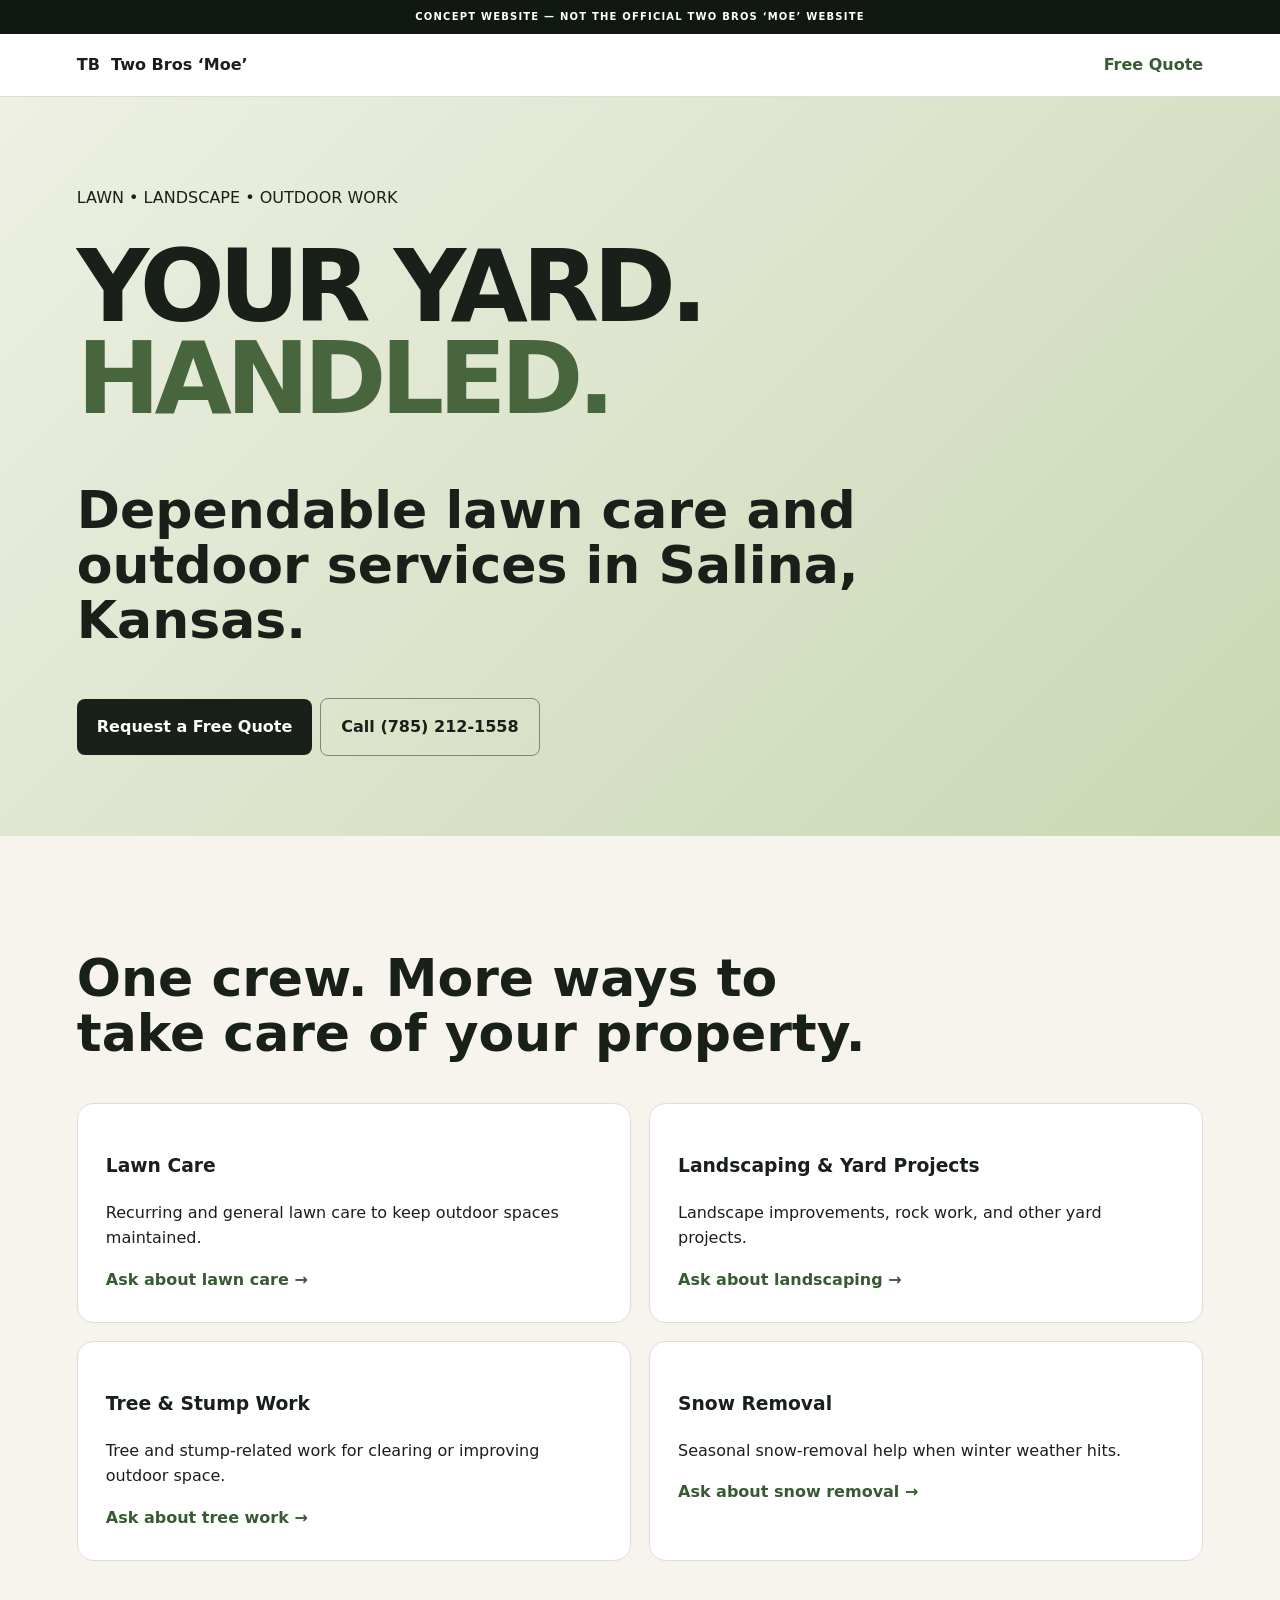
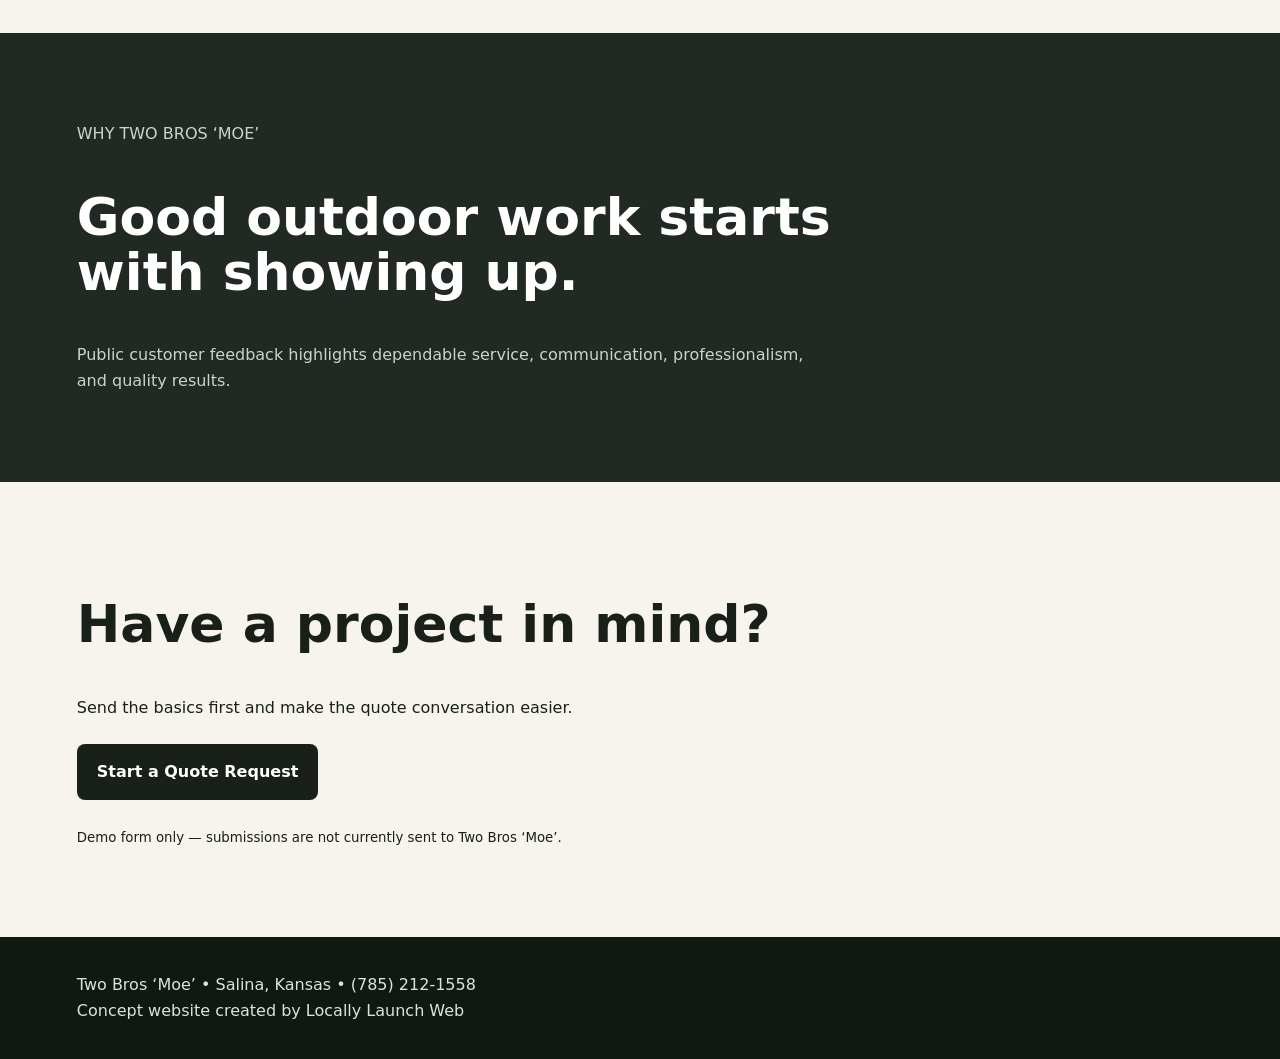
==== index.html @ e9e5be68 "Add files via upload" ====
<!doctype html><html><head><meta charset="utf-8"><meta name="viewport" content="width=device-width,initial-scale=1"><title>Two Bros ‘Moe’ | Salina, Kansas</title><link rel="stylesheet" href="styles.css"></head><body><div class="demo">CONCEPT WEBSITE — NOT THE OFFICIAL TWO BROS ‘MOE’ WEBSITE</div><header><b>TB&nbsp; Two Bros ‘Moe’</b><a href="quote.html">Free Quote</a></header><main><section class="hero"><p>LAWN • LANDSCAPE • OUTDOOR WORK</p><h1>YOUR YARD.<br><span>HANDLED.</span></h1><h2>Dependable lawn care and outdoor services in Salina, Kansas.</h2><div><a class="button" href="quote.html">Request a Free Quote</a><a class="button alt" href="tel:+17852121558">Call (785) 212-1558</a></div></section><section><h2>One crew. More ways to take care of your property.</h2><div class="grid"><article><h3>Lawn Care</h3><p>Recurring and general lawn care to keep outdoor spaces maintained.</p><a href="quote.html?service=Lawn%20Care">Ask about lawn care →</a></article><article><h3>Landscaping & Yard Projects</h3><p>Landscape improvements, rock work, and other yard projects.</p><a href="quote.html?service=Landscaping">Ask about landscaping →</a></article><article><h3>Tree & Stump Work</h3><p>Tree and stump-related work for clearing or improving outdoor space.</p><a href="quote.html?service=Tree%20%26%20Stump%20Work">Ask about tree work →</a></article><article><h3>Snow Removal</h3><p>Seasonal snow-removal help when winter weather hits.</p><a href="quote.html?service=Snow%20Removal">Ask about snow removal →</a></article></div></section><section class="dark"><p>WHY TWO BROS ‘MOE’</p><h2>Good outdoor work starts with showing up.</h2><p>Public customer feedback highlights dependable service, communication, professionalism, and quality results.</p></section><section><h2>Have a project in mind?</h2><p>Send the basics first and make the quote conversation easier.</p><a class="button" href="quote.html">Start a Quote Request</a><p><small>Demo form only — submissions are not currently sent to Two Bros ‘Moe’.</small></p></section></main><footer>Two Bros ‘Moe’ • Salina, Kansas • (785) 212-1558<br>Concept website created by Locally Launch Web</footer></body></html>
---- styles.css ----
*{box-sizing:border-box}body{margin:0;background:#f6f4ed;color:#182019;font:16px/1.6 system-ui,-apple-system,sans-serif}a{color:#385b34;text-decoration:none;font-weight:800}.demo{padding:9px;background:#111812;color:white;text-align:center;font-size:10px;font-weight:900;letter-spacing:.12em}header{padding:18px max(6vw,20px);display:flex;justify-content:space-between;align-items:center;background:#fff;border-bottom:1px solid #ddd}main section{padding:72px max(6vw,20px)}.hero{min-height:620px;display:flex;flex-direction:column;justify-content:center;background:linear-gradient(135deg,#edf0e3,#cad7b3)}h1{font-size:clamp(55px,10vw,100px);line-height:.92;letter-spacing:-.06em;margin:15px 0}h1 span{color:#48663e}h2{font-size:clamp(32px,5vw,52px);line-height:1.05;max-width:800px}.button{display:inline-block;padding:15px 20px;margin:8px 8px 8px 0;background:#182019;color:#fff;border:0;border-radius:8px;font-weight:900}.alt{background:transparent;color:#182019;border:1px solid #7c8878}.grid{display:grid;grid-template-columns:repeat(2,1fr);gap:18px}.grid article{padding:28px;background:#fff;border:1px solid #ddd;border-radius:16px;min-height:220px}.dark{background:#202922;color:#fff}.dark p{max-width:750px;color:#cbd4cc}footer{padding:35px max(6vw,20px);background:#111812;color:#dce3dd}form{max-width:850px;display:grid;grid-template-columns:1fr 1fr;gap:16px;background:#fff;padding:25px;border-radius:16px}label{font-weight:800}input,select,textarea{width:100%;margin-top:7px;padding:13px;border:1px solid #ccd1c8;border-radius:8px;font:inherit}.wide{grid-column:1/-1}#message{color:#48663e;font-weight:800}@media(max-width:650px){.grid,form{grid-template-columns:1fr}.wide{grid-column:1}.hero{min-height:560px}header{font-size:14px}}
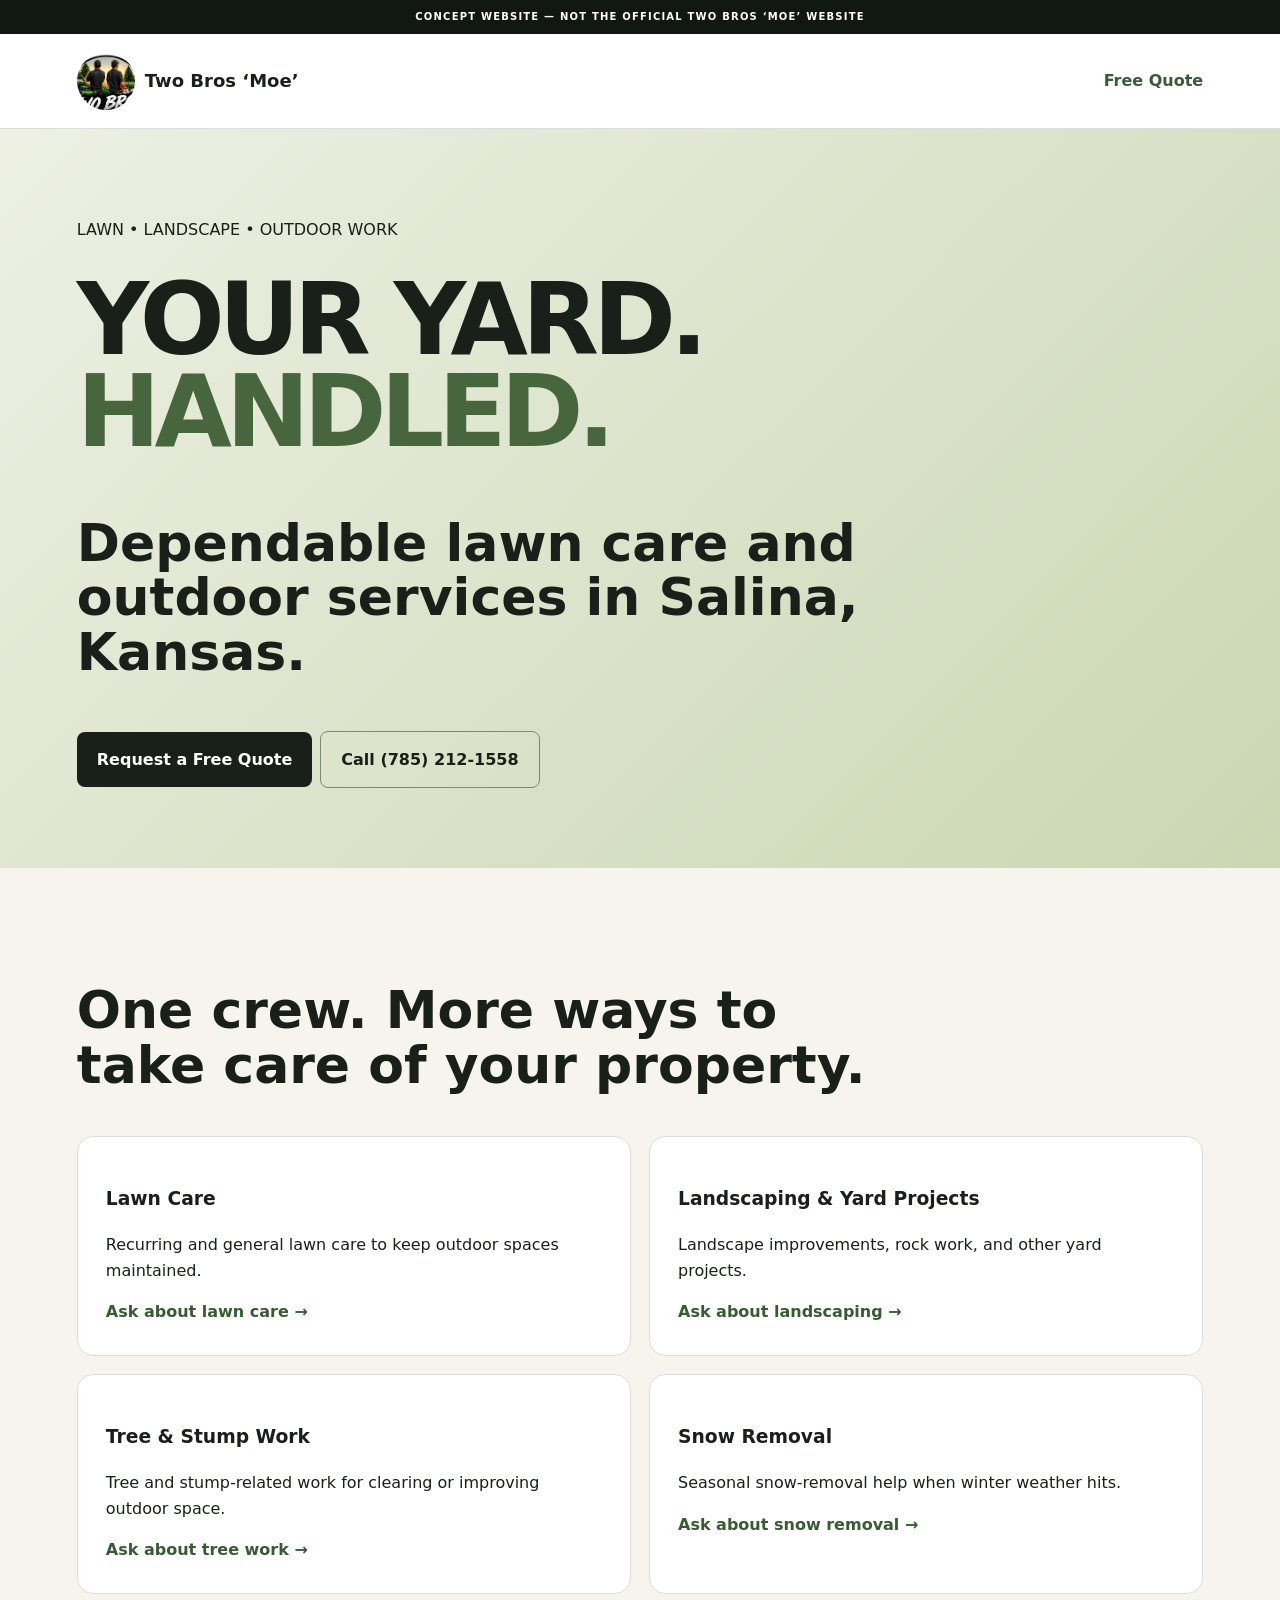
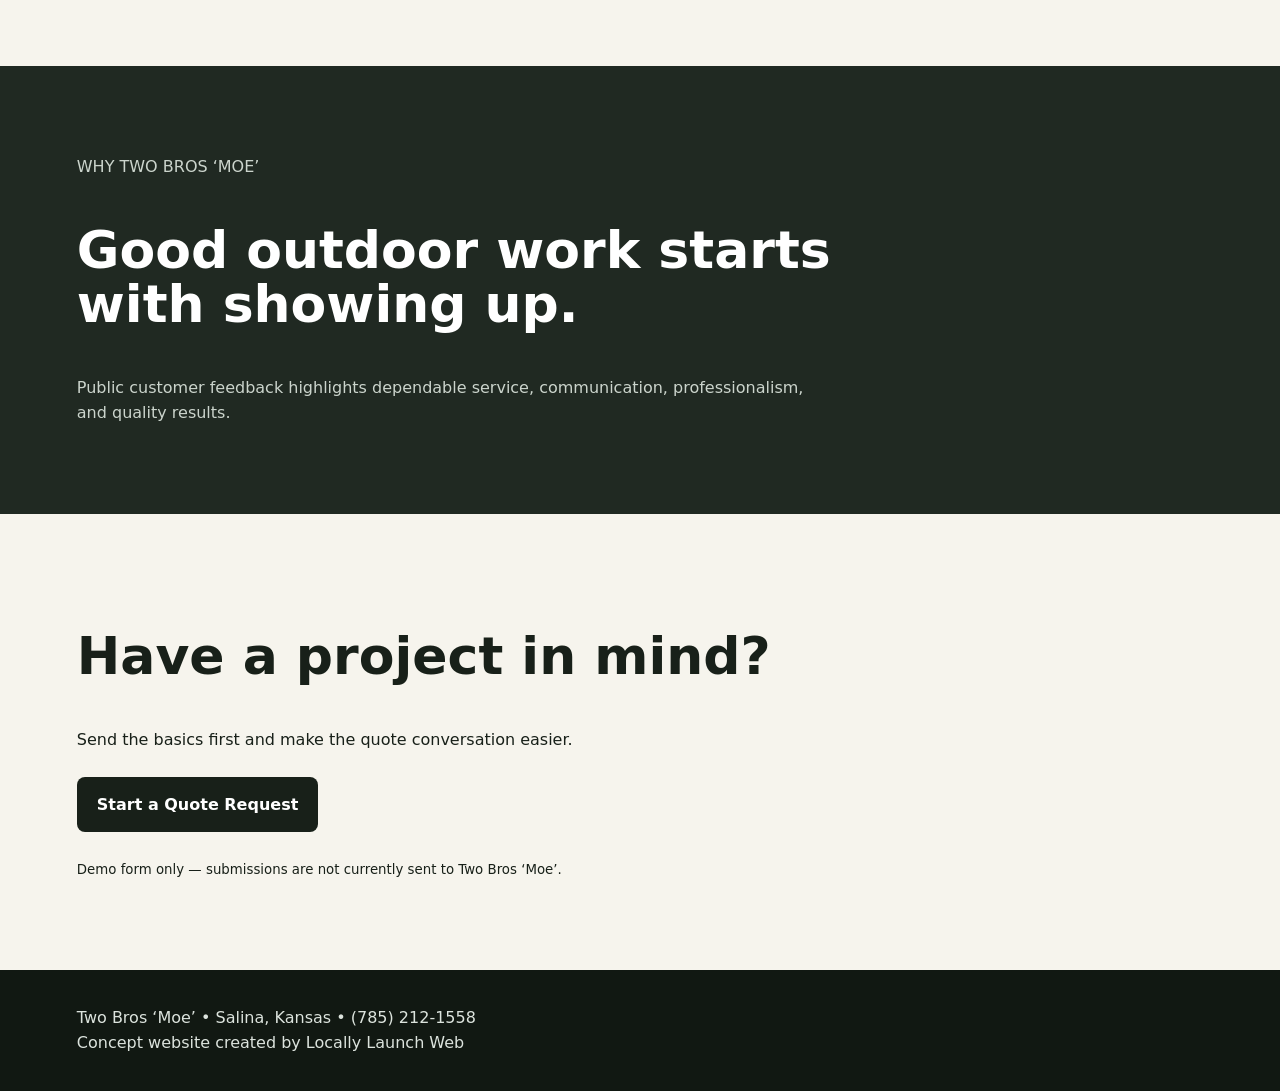
==== commit a24da540: "Add files via upload" ====
--- a/index.html
+++ b/index.html
@@ -1 +1 @@
-<!doctype html><html><head><meta charset="utf-8"><meta name="viewport" content="width=device-width,initial-scale=1"><title>Two Bros ‘Moe’ | Salina, Kansas</title><link rel="stylesheet" href="styles.css"></head><body><div class="demo">CONCEPT WEBSITE — NOT THE OFFICIAL TWO BROS ‘MOE’ WEBSITE</div><header><b>TB&nbsp; Two Bros ‘Moe’</b><a href="quote.html">Free Quote</a></header><main><section class="hero"><p>LAWN • LANDSCAPE • OUTDOOR WORK</p><h1>YOUR YARD.<br><span>HANDLED.</span></h1><h2>Dependable lawn care and outdoor services in Salina, Kansas.</h2><div><a class="button" href="quote.html">Request a Free Quote</a><a class="button alt" href="tel:+17852121558">Call (785) 212-1558</a></div></section><section><h2>One crew. More ways to take care of your property.</h2><div class="grid"><article><h3>Lawn Care</h3><p>Recurring and general lawn care to keep outdoor spaces maintained.</p><a href="quote.html?service=Lawn%20Care">Ask about lawn care →</a></article><article><h3>Landscaping & Yard Projects</h3><p>Landscape improvements, rock work, and other yard projects.</p><a href="quote.html?service=Landscaping">Ask about landscaping →</a></article><article><h3>Tree & Stump Work</h3><p>Tree and stump-related work for clearing or improving outdoor space.</p><a href="quote.html?service=Tree%20%26%20Stump%20Work">Ask about tree work →</a></article><article><h3>Snow Removal</h3><p>Seasonal snow-removal help when winter weather hits.</p><a href="quote.html?service=Snow%20Removal">Ask about snow removal →</a></article></div></section><section class="dark"><p>WHY TWO BROS ‘MOE’</p><h2>Good outdoor work starts with showing up.</h2><p>Public customer feedback highlights dependable service, communication, professionalism, and quality results.</p></section><section><h2>Have a project in mind?</h2><p>Send the basics first and make the quote conversation easier.</p><a class="button" href="quote.html">Start a Quote Request</a><p><small>Demo form only — submissions are not currently sent to Two Bros ‘Moe’.</small></p></section></main><footer>Two Bros ‘Moe’ • Salina, Kansas • (785) 212-1558<br>Concept website created by Locally Launch Web</footer></body></html>+<!doctype html><html><head><meta charset="utf-8"><meta name="viewport" content="width=device-width,initial-scale=1"><title>Two Bros ‘Moe’ | Salina, Kansas</title><link rel="stylesheet" href="styles.css"><link rel="icon" href="favicon.png"></head><body><div class="demo">CONCEPT WEBSITE — NOT THE OFFICIAL TWO BROS ‘MOE’ WEBSITE</div><header><div class="brand"><img src="two-bros-moe-concept-logo.png" alt="Two Bros Moe concept logo"><b>Two Bros ‘Moe’</b></div><a href="quote.html">Free Quote</a></header><main><section class="hero"><p>LAWN • LANDSCAPE • OUTDOOR WORK</p><h1>YOUR YARD.<br><span>HANDLED.</span></h1><h2>Dependable lawn care and outdoor services in Salina, Kansas.</h2><div><a class="button" href="quote.html">Request a Free Quote</a><a class="button alt" href="tel:+17852121558">Call (785) 212-1558</a></div></section><section><h2>One crew. More ways to take care of your property.</h2><div class="grid"><article><h3>Lawn Care</h3><p>Recurring and general lawn care to keep outdoor spaces maintained.</p><a href="quote.html?service=Lawn%20Care">Ask about lawn care →</a></article><article><h3>Landscaping & Yard Projects</h3><p>Landscape improvements, rock work, and other yard projects.</p><a href="quote.html?service=Landscaping">Ask about landscaping →</a></article><article><h3>Tree & Stump Work</h3><p>Tree and stump-related work for clearing or improving outdoor space.</p><a href="quote.html?service=Tree%20%26%20Stump%20Work">Ask about tree work →</a></article><article><h3>Snow Removal</h3><p>Seasonal snow-removal help when winter weather hits.</p><a href="quote.html?service=Snow%20Removal">Ask about snow removal →</a></article></div></section><section class="dark"><p>WHY TWO BROS ‘MOE’</p><h2>Good outdoor work starts with showing up.</h2><p>Public customer feedback highlights dependable service, communication, professionalism, and quality results.</p></section><section><h2>Have a project in mind?</h2><p>Send the basics first and make the quote conversation easier.</p><a class="button" href="quote.html">Start a Quote Request</a><p><small>Demo form only — submissions are not currently sent to Two Bros ‘Moe’.</small></p></section></main><footer>Two Bros ‘Moe’ • Salina, Kansas • (785) 212-1558<br>Concept website created by Locally Launch Web</footer></body></html>
--- a/styles.css
+++ b/styles.css
@@ -1 +1,2 @@
-*{box-sizing:border-box}body{margin:0;background:#f6f4ed;color:#182019;font:16px/1.6 system-ui,-apple-system,sans-serif}a{color:#385b34;text-decoration:none;font-weight:800}.demo{padding:9px;background:#111812;color:white;text-align:center;font-size:10px;font-weight:900;letter-spacing:.12em}header{padding:18px max(6vw,20px);display:flex;justify-content:space-between;align-items:center;background:#fff;border-bottom:1px solid #ddd}main section{padding:72px max(6vw,20px)}.hero{min-height:620px;display:flex;flex-direction:column;justify-content:center;background:linear-gradient(135deg,#edf0e3,#cad7b3)}h1{font-size:clamp(55px,10vw,100px);line-height:.92;letter-spacing:-.06em;margin:15px 0}h1 span{color:#48663e}h2{font-size:clamp(32px,5vw,52px);line-height:1.05;max-width:800px}.button{display:inline-block;padding:15px 20px;margin:8px 8px 8px 0;background:#182019;color:#fff;border:0;border-radius:8px;font-weight:900}.alt{background:transparent;color:#182019;border:1px solid #7c8878}.grid{display:grid;grid-template-columns:repeat(2,1fr);gap:18px}.grid article{padding:28px;background:#fff;border:1px solid #ddd;border-radius:16px;min-height:220px}.dark{background:#202922;color:#fff}.dark p{max-width:750px;color:#cbd4cc}footer{padding:35px max(6vw,20px);background:#111812;color:#dce3dd}form{max-width:850px;display:grid;grid-template-columns:1fr 1fr;gap:16px;background:#fff;padding:25px;border-radius:16px}label{font-weight:800}input,select,textarea{width:100%;margin-top:7px;padding:13px;border:1px solid #ccd1c8;border-radius:8px;font:inherit}.wide{grid-column:1/-1}#message{color:#48663e;font-weight:800}@media(max-width:650px){.grid,form{grid-template-columns:1fr}.wide{grid-column:1}.hero{min-height:560px}header{font-size:14px}}+*{box-sizing:border-box}body{margin:0;background:#f6f4ed;color:#182019;font:16px/1.6 system-ui,-apple-system,sans-serif}a{color:#385b34;text-decoration:none;font-weight:800}.demo{padding:9px;background:#111812;color:white;text-align:center;font-size:10px;font-weight:900;letter-spacing:.12em}header{padding:18px max(6vw,20px);display:flex;justify-content:space-between;align-items:center;background:#fff;border-bottom:1px solid #ddd}main section{padding:72px max(6vw,20px)}.hero{min-height:620px;display:flex;flex-direction:column;justify-content:center;background:linear-gradient(135deg,#edf0e3,#cad7b3)}h1{font-size:clamp(55px,10vw,100px);line-height:.92;letter-spacing:-.06em;margin:15px 0}h1 span{color:#48663e}h2{font-size:clamp(32px,5vw,52px);line-height:1.05;max-width:800px}.button{display:inline-block;padding:15px 20px;margin:8px 8px 8px 0;background:#182019;color:#fff;border:0;border-radius:8px;font-weight:900}.alt{background:transparent;color:#182019;border:1px solid #7c8878}.grid{display:grid;grid-template-columns:repeat(2,1fr);gap:18px}.grid article{padding:28px;background:#fff;border:1px solid #ddd;border-radius:16px;min-height:220px}.dark{background:#202922;color:#fff}.dark p{max-width:750px;color:#cbd4cc}footer{padding:35px max(6vw,20px);background:#111812;color:#dce3dd}form{max-width:850px;display:grid;grid-template-columns:1fr 1fr;gap:16px;background:#fff;padding:25px;border-radius:16px}label{font-weight:800}input,select,textarea{width:100%;margin-top:7px;padding:13px;border:1px solid #ccd1c8;border-radius:8px;font:inherit}.wide{grid-column:1/-1}#message{color:#48663e;font-weight:800}@media(max-width:650px){.grid,form{grid-template-columns:1fr}.wide{grid-column:1}.hero{min-height:560px}header{font-size:14px}}
+.brand{display:flex;align-items:center;gap:10px}.brand img{width:58px;height:58px;object-fit:cover;border-radius:50%;background:#fff}.brand b{font-size:18px}
